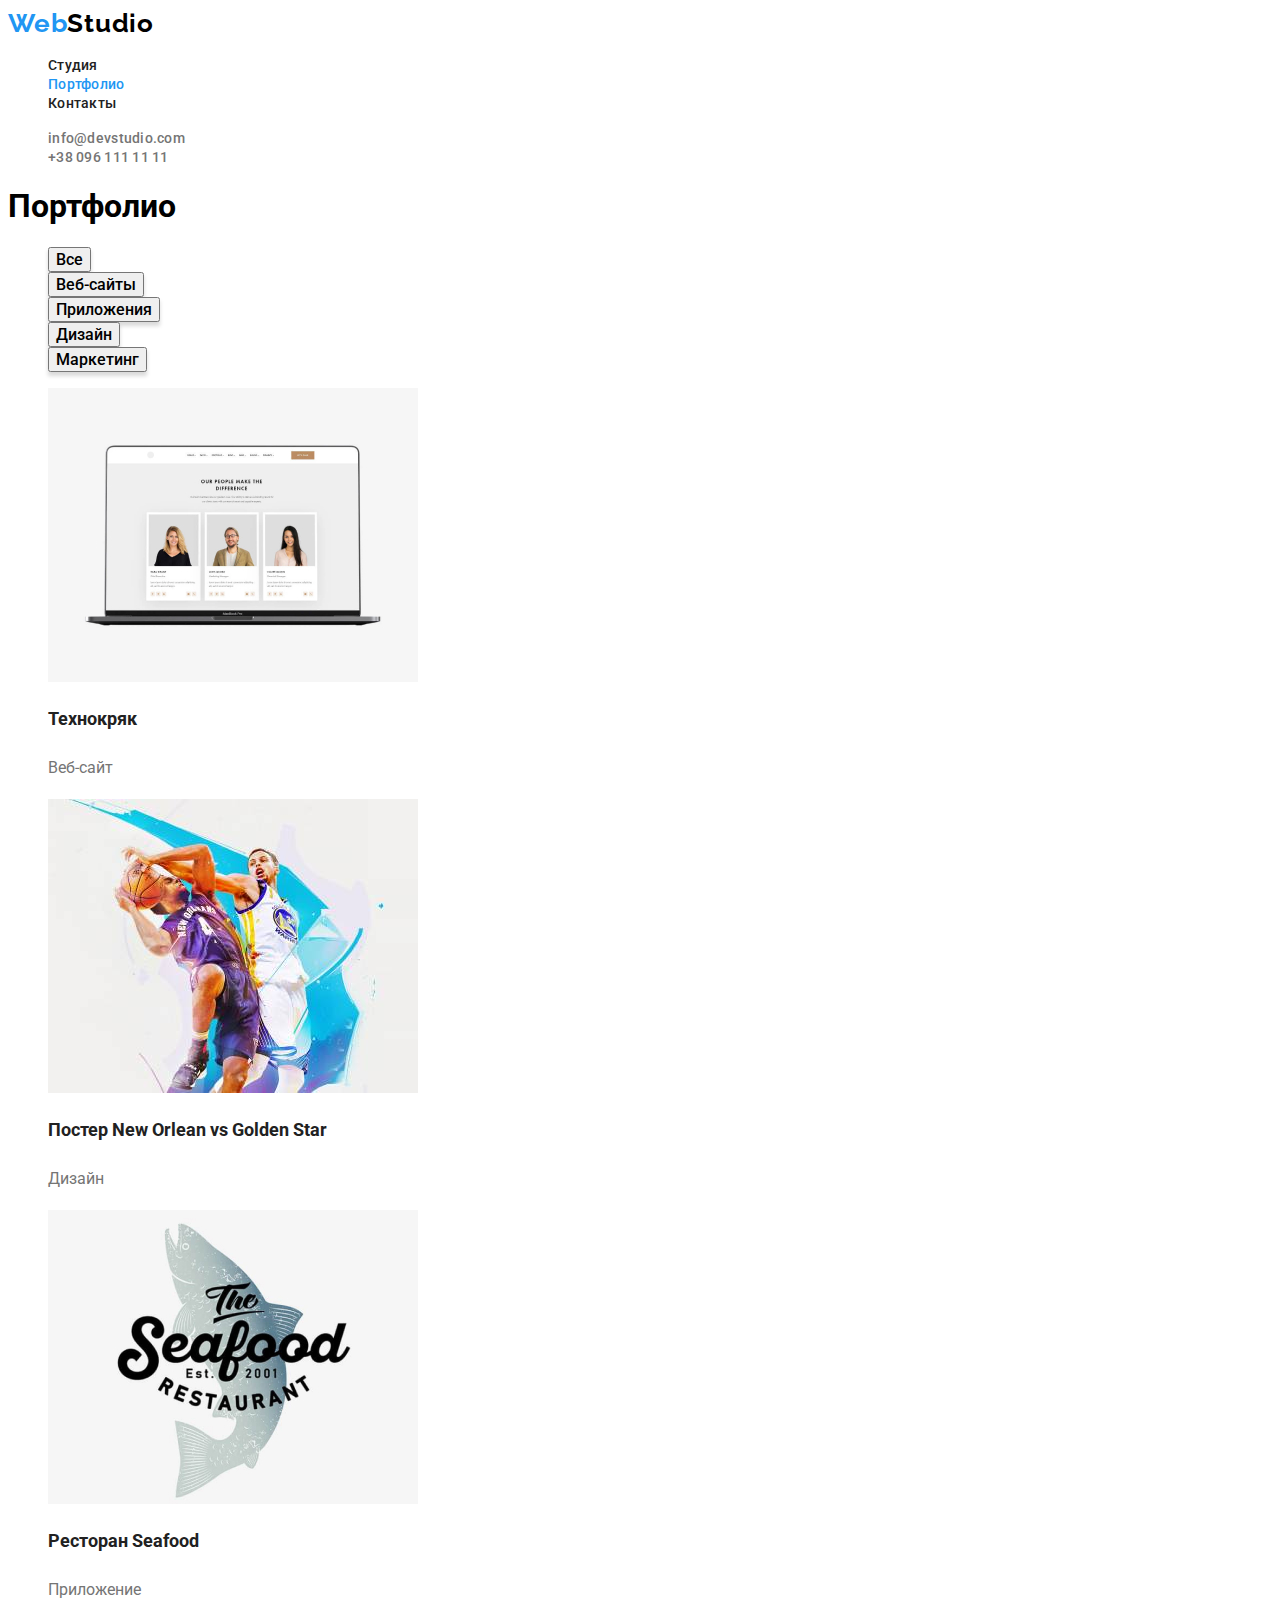
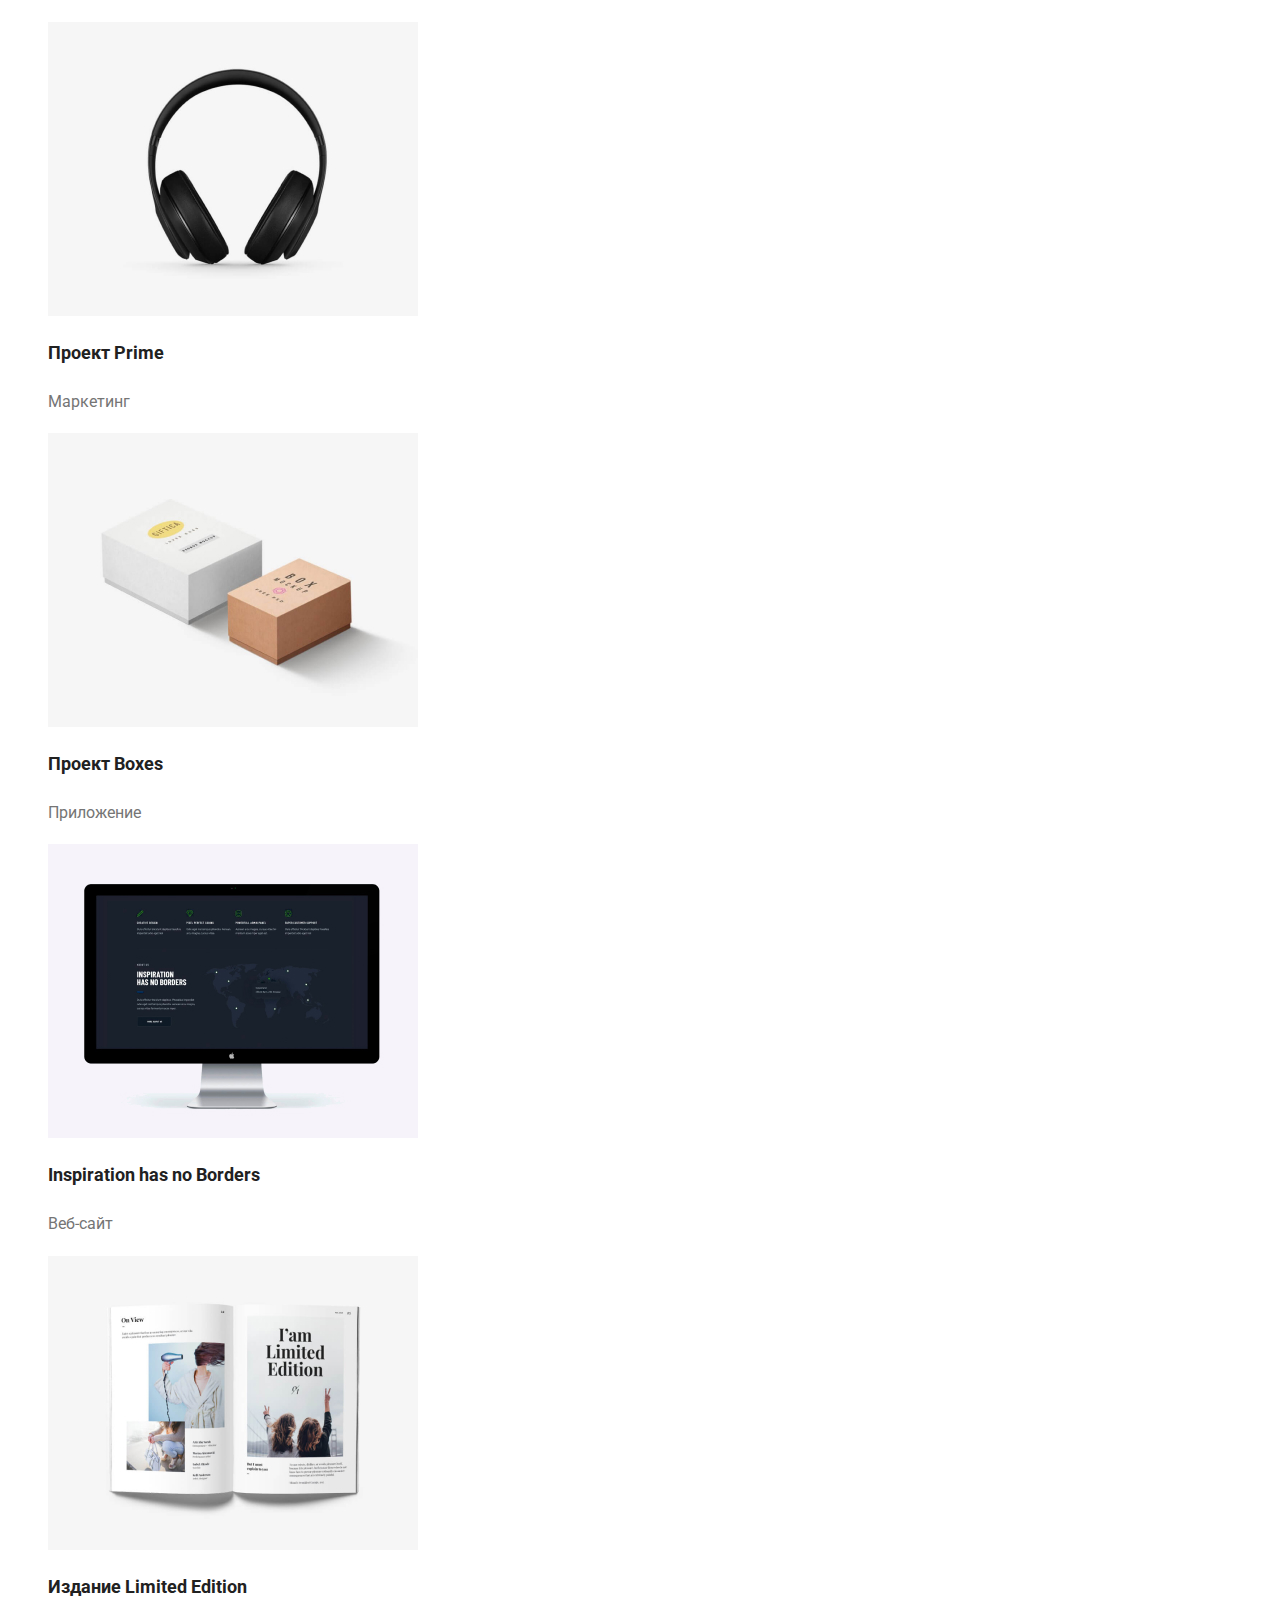
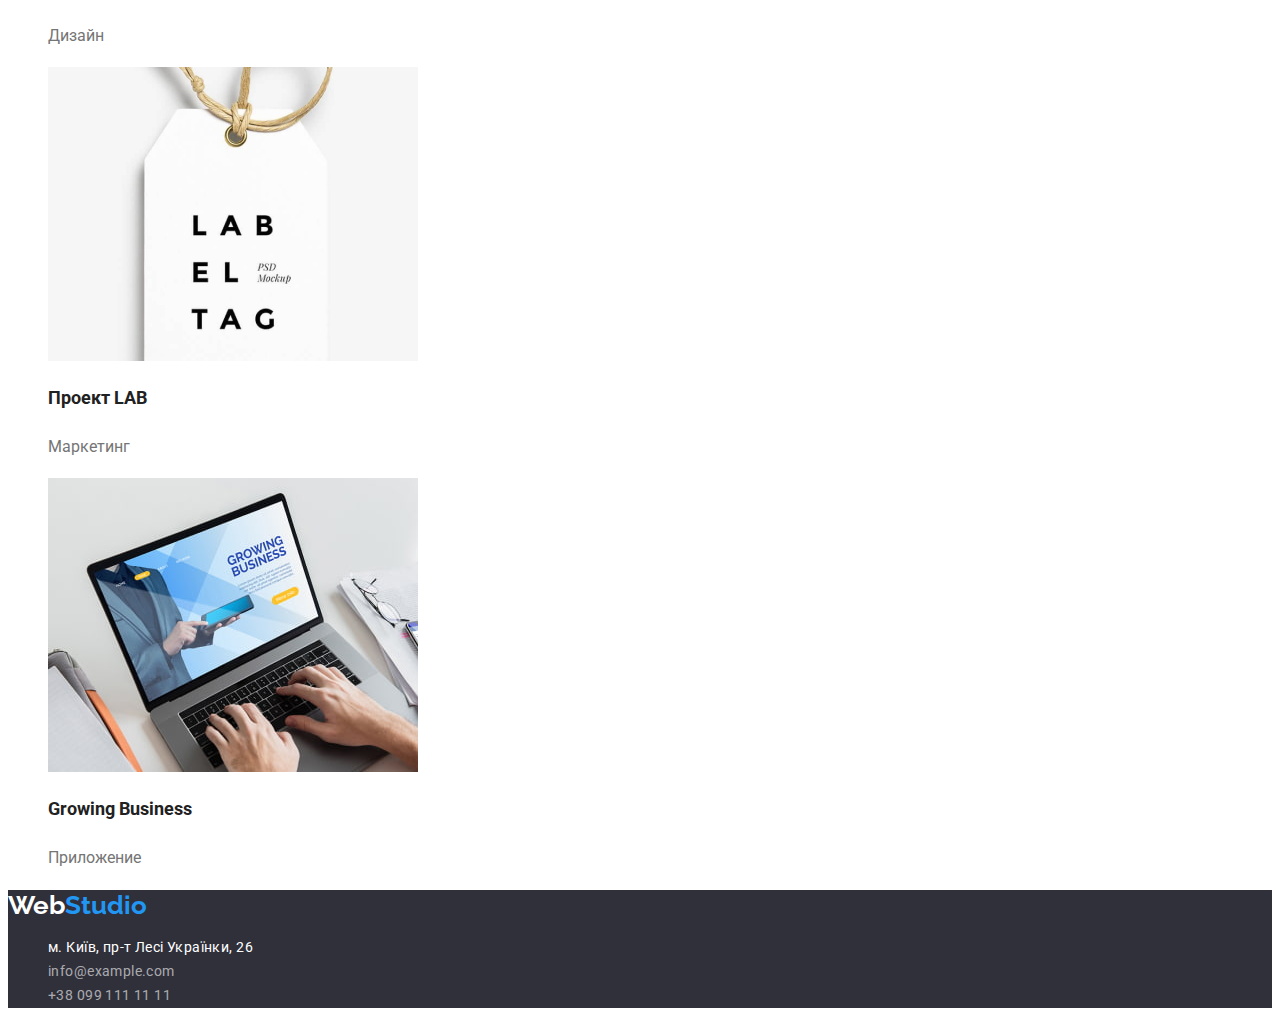
==== portfolio.html @ 1efe6812 "copy" ====
<!DOCTYPE html>
<html lang="ru">

<head>
<meta charset="UTF-8">
<meta http-equiv="X-UA-Compatible" content="IE=edge">
<meta name="viewport" content="width=device-width, initial-scale=1.0">
<link href="https://fonts.googleapis.com/css2?family=Raleway:wght@700&family=Roboto:wght@400;500;700;900&display=swap" rel="stylesheet">
<link rel="stylesheet" href="./сss/styles.css">
<title>Portfolio</title>
</head>
<body>
<!--шапка-->
<header>
 <a href="./index.html" class="logo"><span>Web</span>Studio</a>
<nav>
<ul class="site-nav">
<li><a class="link" href="./index.html">Студия</a></li>
<li><a class="link-current" href="./portfolio.html">Портфолио</a>
</li>
<li><a class="link" href="">Контакты</a></li>
</ul>
</nav>
<ul class="adress-header">
<li><a class="adress-link"href="meilto:info@devstudio.com">info@devstudio.com</a>
<li><a class="adress-link" href="tel:+380961111111">+38 096 111 11 11</a></li>
</ul>
</header>
<main>
<section class="section-ng">
<h1>Портфолио</h1>
<!-- навигация -->
 <ul class="button">
<li><button class=list type="button">Все</button></li>
<li><button class=list type="button">Веб-сайты</button></li>
<li><button class=list type="button">Приложения</button></li>
<li><button class=list type="button">Дизайн</button></li>
<li><button class=list type="button">Маркетинг</button></li>
</ul> 
<!-- галлерея -->
 <ul class="gallery">
<li><img src="./imges/imgp1.jpg" alt="проект-1" width="370">
<h2 class="title">Технокряк</h2>
<p class="text">Веб-сайт</p>        
</li>
<li><img src="./imges/imgp2.jpg" alt="проект-2" width="370">
<h2 class="title">Постер New Orlean vs Golden Star</h2>
<p class="text">Дизайн</p>
</li>
<li><img src="./imges/imgp3.jpg" alt="проект-3" width="370">
<h2 class="title">Ресторан Seafood</h2>
<p class="text">Приложение</p>
</li>
<li><img src="./imges/imgp4.jpg" alt="проект-4" width="370">
<h2 class="title">Проект Prime</h2>
<p class="text">Маркетинг</p>
</li>
<li><img src="./imges/imgp5.jpg" alt="проект-5" width="370">
<h2 class="title">Проект Boxes</h2>
<p class="text">Приложение</p>
</li>
<li><img src="./imges/imgp6.jpg" alt="проект-6" width="370">
<h2 class="title">Inspiration has no Borders</h2>
<p class="text">Веб-сайт</p>
</li>
<li><img src="./imges/imgp7.jpg" alt="проект-7" width="370">
<h2 class="title">Издание Limited Edition</h2>
<p class="text">Дизайн</p>
</li>
<li><img src="./imges/imgp8.jpg" alt="проект-8" width="370">
<h2 class="title">Проект LAB</h2>
<p class="text">Маркетинг</p>
</li>
<li><img src="./imges/imgp9.jpg" alt="проект-9" width="370">
<h2 class="title">Growing Business</h2>
<p class="text">Приложение</p>
</li>
</ul>              
</section>

</main>
<!--подвал-->
<footer class="footer">
<a class="logo-footer" href="./index.html" ><span class="logo-wight">Web</span>Studio</a>
 <address>
<ul class="adress">
<li><a class="maps" href="https://goo.gl/maps/7KF9bq7pgSn1SmcG7" target="_blank" rel="noopener noreferrer">м. Київ, пр-т Лесі Українки, 26</a></li>
<li><a class="mail" href="mailto:info@example.com">info@example.com</a>
</li>
<li><a class="tel" href="tel:+380991111111">+38 099 111 11 11</a></li>
</ul>
</address>
</footer>
</body>
</html>
---- сss/styles.css ----
:root{--primary-text-color:#757575;
--title-text-color:#000000;
--acsent-color: #2196F3;
--link-color:#212121;
--ptimari-bg-color:#FFFFFF;
}
body{
font-family:'Roboto',sans-serif;
background: var(--ptimari-bg-color);

}
ul{
list-style: none;
}

/* logo */
.logo {
font-family:'Raleway';
font-weight: 700;
font-size: 26px;
line-height:1.19;
letter-spacing: 0.03em;
color: var(--title-text-color);
text-decoration: none;
}
.logo > span{
    color:#2196F3;
}
/* site nav */
.site-nav .link{
font-weight: 500;
font-size: 14px;
letter-spacing: 0.02em;   
text-decoration: none;
color:#212121;

 }
 .site-nav .link:hover{
color:#2196F3;}

.site-nav .link:focus{color: #2196F3;
}
.link-current{
text-decoration: none;
color: var(--acsent-color);
font-weight: 500;
font-size: 14px;
letter-spacing: 0.02em;
text-decoration: none;

}
/* adress-head */
.adress-header .adress-link{
    font-weight: 500;
    font-size: 14px;
    letter-spacing: 0.02em;
    text-decoration: none;
    color: #757575;
    }
.adress-header .adress-link:hover,.adress-header .adress-link:focus{
    color: #2196F3;
}
/* hero */
.hero{background: #2F303A;
}
.hero-title{
font-weight: 900;
font-size: 44px;
line-height:1.36;
text-align: center;
letter-spacing: 0.06em;
text-transform: uppercase;
color: #FFFFFF;}

.hero .button{
font-family: inherit;
font-weight: 700;
font-size: 16px;
line-height: 1.87;
cursor: pointer;
letter-spacing: 0.06em;
background-color: #2196F3;
box-shadow: 0px 4px 4px rgba(0, 0, 0, 0.15);
border-radius: 4px;
color: #FFFFFF;
}
/* Особенности */
.peculiarities-list{
font-weight: 700;
font-size: 14px;
line-height: 1.14;
letter-spacing: 0.03em;
text-transform: uppercase;
color: #212121;
}
.peculiarities-text{
font-weight: 400;
font-size: 14px;
line-height: 1.71;
letter-spacing: 0.03em;
color: #757575;
}
/* виды работ */
.work-list{
    font-weight: 700;
    font-size: 36px;
    line-height: 1.17;
    text-align: center;
    letter-spacing: 0.03em;
    color: #212121;
}
/* команда */

.team-list{
font-style: normal;
font-weight: 700;
font-size: 36px;
line-height: 1.17;
letter-spacing: 0.03em;
color: #212121;
}
.team-name{
    font-weight: 500;
    font-size: 16px;
    line-height: 19px;
    letter-spacing: 0.03em;
    color: #212121;
}
.proffession {
font-weight: 400;
font-size: 16px;
line-height: 1.19;
letter-spacing: 0.03em;
color: #757575;
}
/* подвал */
.footer{
background: #2F303A;
}

.logo-footer{
font-family: 'Raleway';
font-weight: 700;
font-size: 26px;
color: #2196F3;
text-decoration: none;

}    
.logo-footer span {
color:#FFFFFF

}
.maps{
font-style: normal;
font-weight: 400;
font-size: 14px;
line-height: 1.71;
letter-spacing: 0.03em;
text-decoration: none;
color: #FFFFFF;
}
.adress .mail{
font-style: normal;
font-weight: 400;
font-size: 14px;
line-height: 1.71;
letter-spacing: 0.03em;
text-decoration: none;
color: rgba(255, 255, 255, 0.6);
}
.adress .tel{
font-style: normal;
font-weight: 400;
font-size: 14px;
line-height: 1.71;
letter-spacing: 0.03em;
text-decoration: none;
color: rgba(255, 255, 255, 0.6);}
.adress .maps:hover,.adress .maps:focus{
    color:#2196F3;
} 
.adress .mail:hover,.adress .mail:focus{
    color: #2196F3;
}
.adress .tel:hover,.adress .tel:focus{
    color: #2196F3;
}
/* портфолио */
.section-ng {
    cursor: pointer;
}
.button .list{
font-family: inherit;
font-weight: 500; 
font-size: 16px; 
box-shadow: 0px 4px 4px rgba(0, 0, 0, 0.15);
}
.button .list:hover{
background-color: #2196F3;
cursor: pointer
}

.button .list:hover{
 color: #FFFFFF;   
}
.button .list:focus{
background-color: #2196F3;    
}
.button .list:focus{
    color: #FFFFFF;
}
.gallery .title{
font-style:700; 
font-size: 18px; 
line-height: 2;
color: #212121;
}
.gallery .text{
font-weight:400;
font-size: 16px ;
line-height: 1.9; 
color: #757575;

}
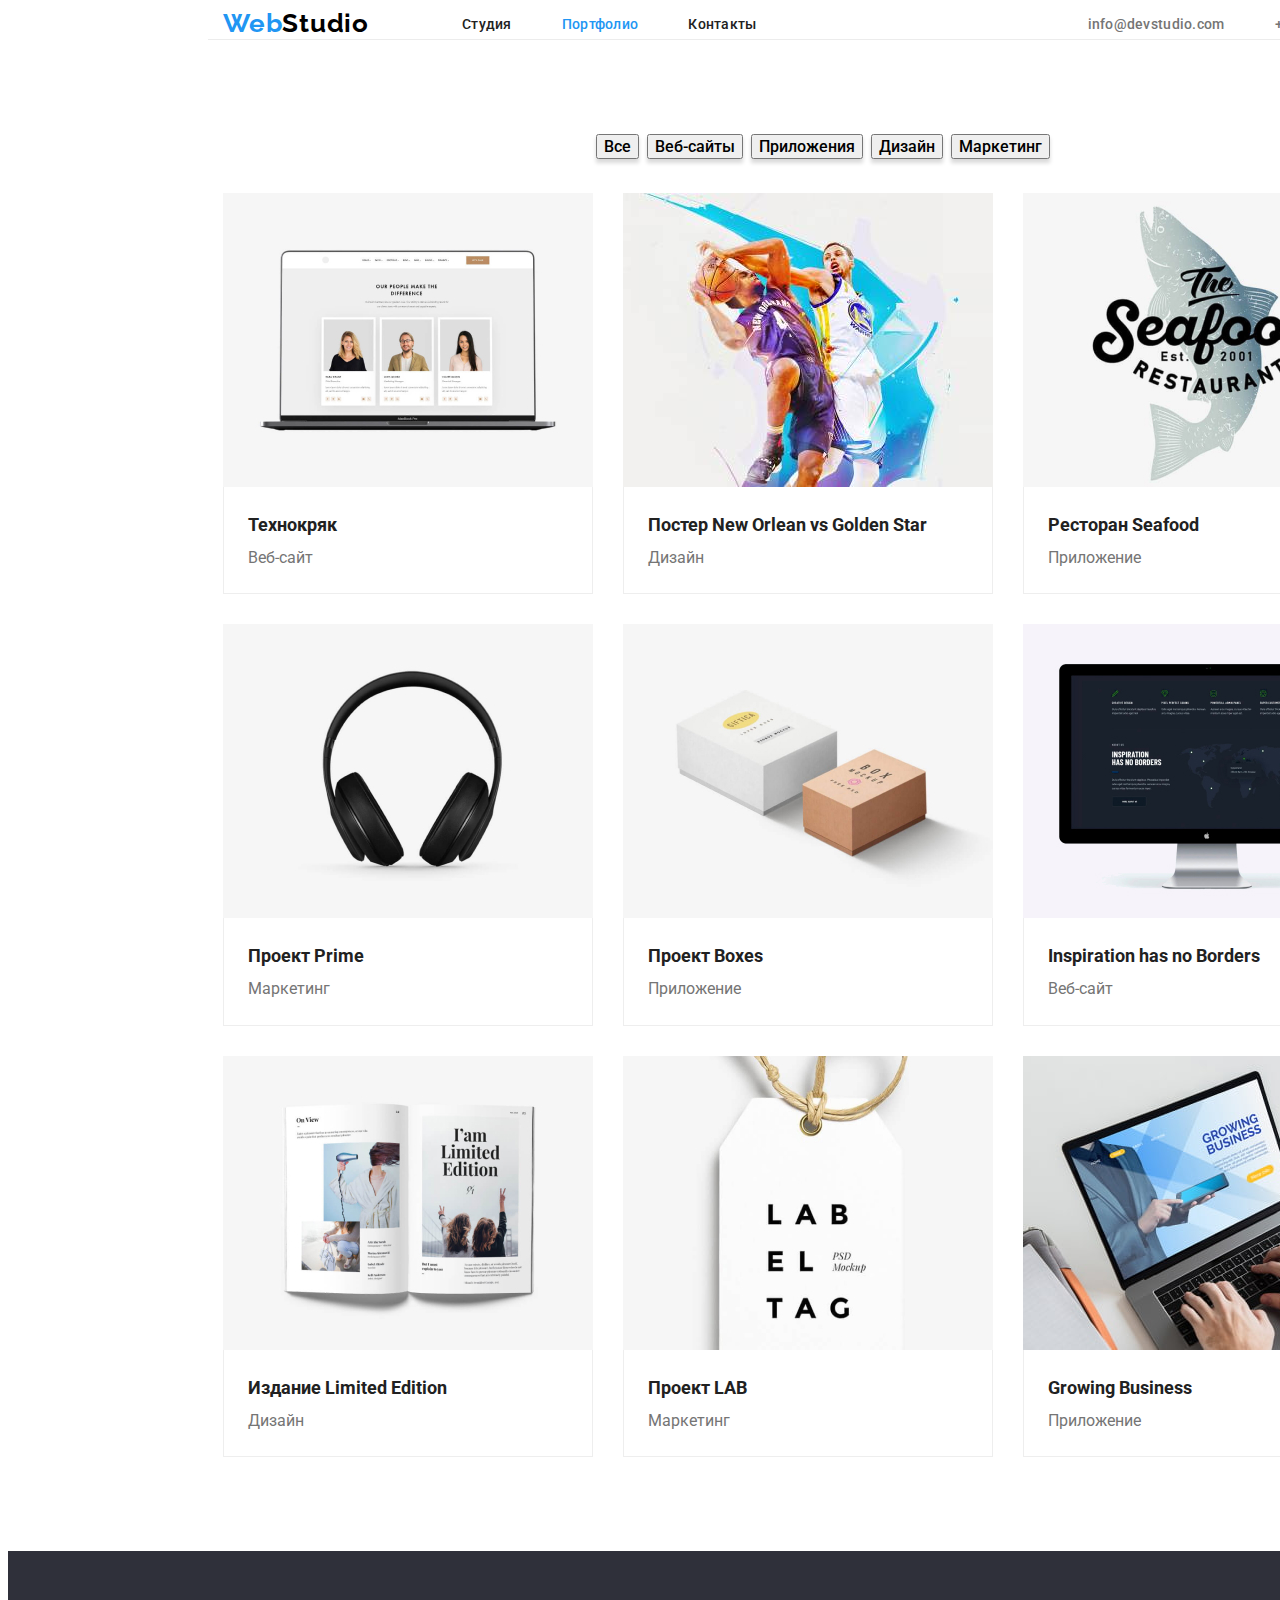
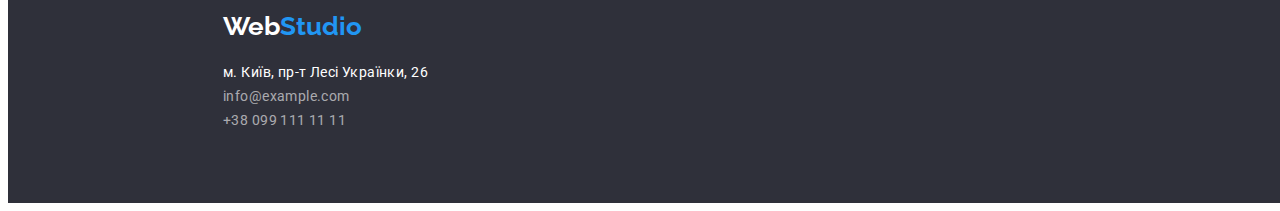
==== commit ac9343e3: "home work 3" ====
--- a/portfolio.html
+++ b/portfolio.html
@@ -6,90 +6,98 @@
 <meta http-equiv="X-UA-Compatible" content="IE=edge">
 <meta name="viewport" content="width=device-width, initial-scale=1.0">
 <link href="https://fonts.googleapis.com/css2?family=Raleway:wght@700&family=Roboto:wght@400;500;700;900&display=swap" rel="stylesheet">
+<link rel="stylesheet" href="https://cdnjs.cloudflare.com/ajax/libs/modern-normalize/1.1.0/modern-normalize.min.css" integrity="sha512-wpPYUAdjBVSE4KJnH1VR1HeZfpl1ub8YT/NKx4PuQ5NmX2tKuGu6U/JRp5y+Y8XG2tV+wKQpNHVUX03MfMFn9Q==" crossorigin="anonymous" referrerpolicy="no-referrer" />
 <link rel="stylesheet" href="./сss/styles.css">
 <title>Portfolio</title>
 </head>
 <body>
-<!--шапка-->
+<!--header-->
 <header>
+                
+<div class="conteiner header">
  <a href="./index.html" class="logo"><span>Web</span>Studio</a>
 <nav>
 <ul class="site-nav">
-<li><a class="link" href="./index.html">Студия</a></li>
-<li><a class="link-current" href="./portfolio.html">Портфолио</a>
-</li>
-<li><a class="link" href="">Контакты</a></li>
+<li class="item"><a class="link" href="./index.html">Студия</a></li>
+<li class="item"><a class="link-current" href="./portfolio.html">Портфолио</a></li>
+<li class="item"><a class="link" href="">Контакты</a></li>
 </ul>
 </nav>
 <ul class="adress-header">
-<li><a class="adress-link"href="meilto:info@devstudio.com">info@devstudio.com</a>
-<li><a class="adress-link" href="tel:+380961111111">+38 096 111 11 11</a></li>
+<li class="item"><a class="adress-link" href="meilto:info@devstudio.com">info@devstudio.com</a>
+<li class="item"><a class="adress-link" href="tel:+380961111111">+38 096 111 11 11</a></li>
 </ul>
+</div>
 </header>
+<!-- unique main -->
 <main>
 <section class="section-ng">
-<h1>Портфолио</h1>
-<!-- навигация -->
- <ul class="button">
-<li><button class=list type="button">Все</button></li>
-<li><button class=list type="button">Веб-сайты</button></li>
-<li><button class=list type="button">Приложения</button></li>
-<li><button class=list type="button">Дизайн</button></li>
-<li><button class=list type="button">Маркетинг</button></li>
+<div class="conteiner">
+<h1 class="visibility">Портфолио</h1>
+<!-- navigation -->
+ <ul class="but">
+<li class="item"><button class=list type="button">Все</button></li>
+<li class="item"><button class=list type="button">Веб-сайты</button></li>
+<li class="item"><button class=list type="button">Приложения</button></li>
+<li class="item"><button class=list type="button">Дизайн</button></li>
+<li class="item"><button class=list type="button">Маркетинг</button></li>
 </ul> 
-<!-- галлерея -->
+<!-- gallery -->
  <ul class="gallery">
-<li><img src="./imges/imgp1.jpg" alt="проект-1" width="370">
-<h2 class="title">Технокряк</h2>
-<p class="text">Веб-сайт</p>        
+<li class="list"><img src="./imges/imgp1.jpg" alt="проект-1" width="370">
+<div class="border"><h2 class="title">Технокряк</h2>
+<p class="text">Веб-сайт</p>
+</div>    
 </li>
-<li><img src="./imges/imgp2.jpg" alt="проект-2" width="370">
-<h2 class="title">Постер New Orlean vs Golden Star</h2>
-<p class="text">Дизайн</p>
+<li class="list"><img src="./imges/imgp2.jpg" alt="проект-2" width="370">
+<div class="border"><h2 class="title">Постер New Orlean vs Golden Star</h2>
+<p class="text">Дизайн</p></div>
 </li>
-<li><img src="./imges/imgp3.jpg" alt="проект-3" width="370">
-<h2 class="title">Ресторан Seafood</h2>
-<p class="text">Приложение</p>
+<li class="list"><img src="./imges/imgp3.jpg" alt="проект-3" width="370">
+<div class="border"><h2 class="title">Ресторан Seafood</h2>
+<p class="text">Приложение</p></div>
 </li>
-<li><img src="./imges/imgp4.jpg" alt="проект-4" width="370">
-<h2 class="title">Проект Prime</h2>
-<p class="text">Маркетинг</p>
+<li class="list"><img src="./imges/imgp4.jpg" alt="проект-4" width="370">
+<div class="border"><h2 class="title">Проект Prime</h2>
+<p class="text">Маркетинг</p></div>
 </li>
-<li><img src="./imges/imgp5.jpg" alt="проект-5" width="370">
-<h2 class="title">Проект Boxes</h2>
-<p class="text">Приложение</p>
+<li class="list"><img src="./imges/imgp5.jpg" alt="проект-5" width="370">
+<div class="border"><h2 class="title">Проект Boxes</h2>
+<p class="text">Приложение</p></div>
 </li>
-<li><img src="./imges/imgp6.jpg" alt="проект-6" width="370">
-<h2 class="title">Inspiration has no Borders</h2>
-<p class="text">Веб-сайт</p>
+<li class="list"><img src="./imges/imgp6.jpg" alt="проект-6" width="370">
+<div class="border"><h2 class="title">Inspiration has no Borders</h2>
+<p class="text">Веб-сайт</p></div>
 </li>
-<li><img src="./imges/imgp7.jpg" alt="проект-7" width="370">
-<h2 class="title">Издание Limited Edition</h2>
-<p class="text">Дизайн</p>
+<li class="list"><img src="./imges/imgp7.jpg" alt="проект-7" width="370">
+<div class="border"><h2 class="title">Издание Limited Edition</h2>
+<p class="text">Дизайн</p></div>
 </li>
-<li><img src="./imges/imgp8.jpg" alt="проект-8" width="370">
-<h2 class="title">Проект LAB</h2>
-<p class="text">Маркетинг</p>
+<li class="list"><img src="./imges/imgp8.jpg" alt="проект-8" width="370">
+<div class="border"><h2 class="title">Проект LAB</h2>
+<p class="text">Маркетинг</p></div>
 </li>
-<li><img src="./imges/imgp9.jpg" alt="проект-9" width="370">
-<h2 class="title">Growing Business</h2>
-<p class="text">Приложение</p>
+<li class="list"><img src="./imges/imgp9.jpg" alt="проект-9" width="370">
+<div class="border"><h2 class="title">Growing Business</h2>
+<p class="text">Приложение</p></div>
 </li>
-</ul>              
+</ul>
+</div>
 </section>
 
 </main>
-<!--подвал-->
+<!--footer-->
 <footer class="footer">
+<div class="conteiner">
 <a class="logo-footer" href="./index.html" ><span class="logo-wight">Web</span>Studio</a>
  <address>
 <ul class="adress">
-<li><a class="maps" href="https://goo.gl/maps/7KF9bq7pgSn1SmcG7" target="_blank" rel="noopener noreferrer">м. Київ, пр-т Лесі Українки, 26</a></li>
-<li><a class="mail" href="mailto:info@example.com">info@example.com</a>
-</li>
-<li><a class="tel" href="tel:+380991111111">+38 099 111 11 11</a></li>
+<li class="item"><a class="maps" href="https://goo.gl/maps/7KF9bq7pgSn1SmcG7" target="_blank" rel="noopener noreferrer">м. Київ, пр-т Лесі Українки, 26</a></li>
+<li class="item"><a class="mail" href="mailto:info@example.com">info@example.com</a></li>
+<li class="item"><a class="tel" href="tel:+380991111111">+38 099 111 11 11</a></li>
 </ul>
 </address>
+</div>
 </footer>
 </body>
 </html>--- a/сss/styles.css
+++ b/сss/styles.css
@@ -4,19 +4,48 @@
 --link-color:#212121;
 --ptimari-bg-color:#FFFFFF;
 }
+
 body{
 font-family:'Roboto',sans-serif;
 background: var(--ptimari-bg-color);
-
-}
-ul{
+}
+
+ul{margin: 0;
+padding: 0;
 list-style: none;
 }
-
+h1,h2,h3,h4,h5,h6{
+    margin: 0;
+    padding: 0;
+}
+p{margin: 0;
+padding: 0;}
+/* size all content */
+.conteiner{
+display: inline-block;
+width: 1200px;
+margin: 0 200px 0 200px;
+padding: 0 15px 0 15px;
+}
+
+/* visibility */
+.visibility{
+font-size:0;
+visibility: hidden;
+}
+ 
+/* header */
+.conteiner.header{
+display:flex; 
+align-items: center;
+border-bottom: 1px solid #ECECEC;}
 /* logo */
 .logo {
+
 font-family:'Raleway';
 font-weight: 700;
+margin-left: 0;
+margin-right: 93px;
 font-size: 26px;
 line-height:1.19;
 letter-spacing: 0.03em;
@@ -27,6 +56,16 @@
     color:#2196F3;
 }
 /* site nav */
+.site-nav{
+    display:flex;
+    padding-left: 0;
+}
+.site-nav .item{
+    margin-right: 50px;
+}
+.site-nav .item:last-child{
+    margin-right: 331px;
+}
 .site-nav .link{
 font-weight: 500;
 font-size: 14px;
@@ -50,6 +89,17 @@
 
 }
 /* adress-head */
+.adress-header{
+    display:flex;
+    padding-left: 0;
+}
+.adress-header .item{
+    margin-right: 50px; 
+   
+}
+.adress-header .item:last-child{
+margin-right: 0;
+}
 .adress-header .adress-link{
     font-weight: 500;
     font-size: 14px;
@@ -61,13 +111,22 @@
     color: #2196F3;
 }
 /* hero */
-.hero{background: #2F303A;
+.hero{
+display: inline-block;
+height: 600px;
+width: 1600px;
+margin-bottom: 94px;
+text-align: center;
+background: #2F303A;
+
 }
 .hero-title{
+margin-top: 200px;
+margin-bottom: 30px;
 font-weight: 900;
 font-size: 44px;
 line-height:1.36;
-text-align: center;
+
 letter-spacing: 0.06em;
 text-transform: uppercase;
 color: #FFFFFF;}
@@ -84,8 +143,23 @@
 border-radius: 4px;
 color: #FFFFFF;
 }
-/* Особенности */
+/* peculiarities */
+.peculiarities{
+display: inline-block;
+padding: 0;
+display: flex;
+padding-bottom: 94px;
+}
+.peculiarities .item{
+margin-right: 30px;
+padding: 0;
+width: 270px;
+}
+.peculiarities .item:last-child{
+margin-right: 0;
+}
 .peculiarities-list{
+margin-bottom: 10px;
 font-weight: 700;
 font-size: 14px;
 line-height: 1.14;
@@ -100,8 +174,20 @@
 letter-spacing: 0.03em;
 color: #757575;
 }
-/* виды работ */
+/* work tips */
+.work{
+    padding: 0;
+    display: flex;
+padding-bottom: 94px;
+}
+.work .img{
+    margin-right: 30px;
+}
+.work .img:last-child{
+    margin-right: 0;
+}
 .work-list{
+    margin-bottom: 50px;
     font-weight: 700;
     font-size: 36px;
     line-height: 1.17;
@@ -109,9 +195,39 @@
     letter-spacing: 0.03em;
     color: #212121;
 }
-/* команда */
-
+
+/*team*/
+.teams{
+display: inline-block;
+padding-top: 94px;
+height: 648px;
+width: 1600px;
+background-color: #F5F4FA
+}
+.team{
+    padding: 0;
+    display: flex;
+    margin-bottom: 94px;
+   
+}
+.team .item{
+margin-right: 30px;
+text-align: center;
+border-bottom-left-radius:4px;
+border-bottom-right-radius: 4px;
+background-color: #FFFFFF;
+box-shadow:
+        0px 1px 3px rgba(0, 0, 0, 0.12),
+        0px 1px 1px rgba(0, 0, 0, 0.14),
+        0px 2px 1px rgba(0, 0, 0, 0.2);
+}
+.team .item:last-child{
+    margin-right: 0;
+}
 .team-list{
+text-align: center;
+padding-bottom: 50px;
+margin: 0;
 font-style: normal;
 font-weight: 700;
 font-size: 36px;
@@ -120,6 +236,8 @@
 color: #212121;
 }
 .team-name{
+   padding-top: 30px;
+   padding-bottom: 10px;
     font-weight: 500;
     font-size: 16px;
     line-height: 19px;
@@ -127,24 +245,32 @@
     color: #212121;
 }
 .proffession {
+padding-bottom: 30px;
 font-weight: 400;
 font-size: 16px;
 line-height: 1.19;
 letter-spacing: 0.03em;
 color: #757575;
 }
-/* подвал */
+/* footer */
 .footer{
+height: 252px;
+width: 1600px;
 background: #2F303A;
 }
+.adress{padding: 0;
+    
+}
 
 .logo-footer{
+ display:block;
+ margin-bottom: 20px;
 font-family: 'Raleway';
 font-weight: 700;
+margin-top: 60px;
 font-size: 26px;
 color: #2196F3;
 text-decoration: none;
-
 }    
 .logo-footer span {
 color:#FFFFFF
@@ -159,6 +285,7 @@
 text-decoration: none;
 color: #FFFFFF;
 }
+
 .adress .mail{
 font-style: normal;
 font-weight: 400;
@@ -185,31 +312,71 @@
 .adress .tel:hover,.adress .tel:focus{
     color: #2196F3;
 }
-/* портфолио */
+
+/*button*/
 .section-ng {
     cursor: pointer;
 }
-.button .list{
+.but{ 
+margin-top: 94px; 
+display: flex;
+justify-content: center;
+padding: 0;
+}
+.but .item{
+ margin-right: 8px;
+ margin-bottom: 34px;
+}
+.but .item:last-child{
+    margin-right: 0;
+}
+.but .list{
 font-family: inherit;
 font-weight: 500; 
 font-size: 16px; 
 box-shadow: 0px 4px 4px rgba(0, 0, 0, 0.15);
 }
-.button .list:hover{
+.but .list:hover{
 background-color: #2196F3;
 cursor: pointer
 }
 
-.button .list:hover{
+.but .list:hover{
  color: #FFFFFF;   
 }
-.button .list:focus{
+.but .list:focus{
 background-color: #2196F3;    
 }
-.button .list:focus{
+.but .list:focus{
     color: #FFFFFF;
 }
+/* gallery */
+img{display:block;}
+.gallery{
+    display: flex;
+    flex-wrap: wrap;
+    padding: 0;
+}
+.gallery .list{
+margin-right:30px;
+margin-bottom: 30px;
+}
+.gallery .border{
+margin: 0;
+padding: 20px 24px;
+border-left:1px solid #EEEEEE;
+border-right:1px solid #EEEEEE;
+border-bottom:1px solid #EEEEEE;
+}
+.gallery .list:nth-child(3n){
+    margin-right: 0;
+}
+.gallery .list:nth-child(n+7){
+    margin-bottom: 0;
+   padding-bottom: 94px;
+}
 .gallery .title{
+font-family: 'Roboto';
 font-style:700; 
 font-size: 18px; 
 line-height: 2;
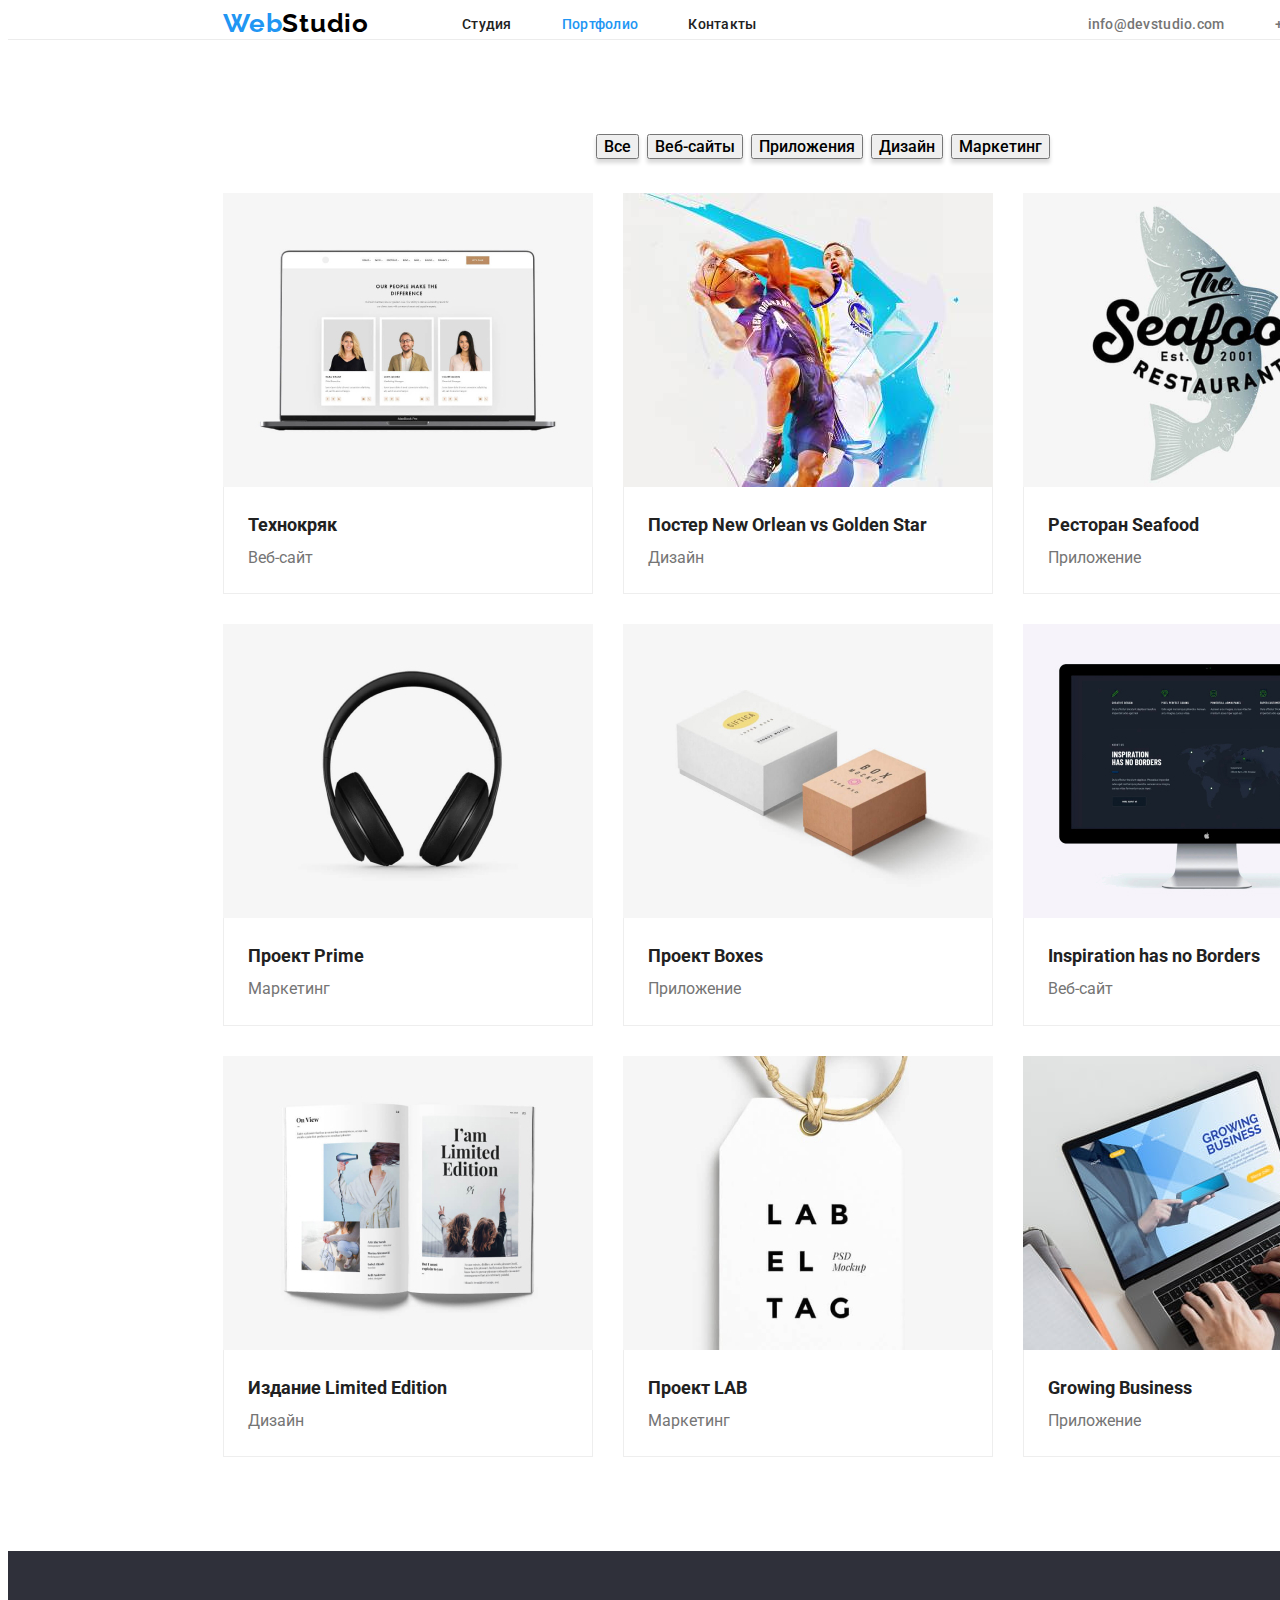
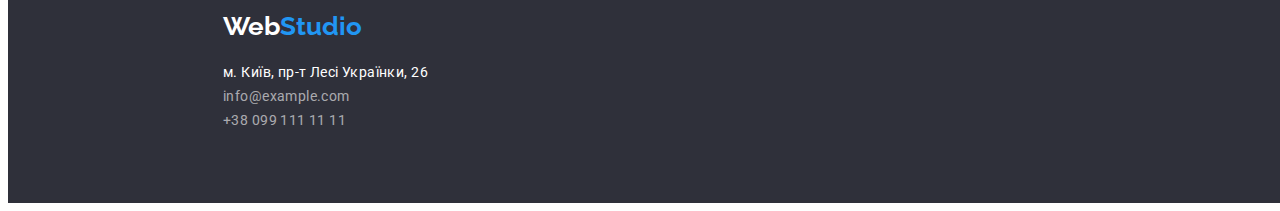
==== commit 0768623c: "home work 3" ====
--- a/portfolio.html
+++ b/portfolio.html
@@ -12,8 +12,8 @@
 </head>
 <body>
 <!--header-->
-<header>
-                
+<header class="head">
+              
 <div class="conteiner header">
  <a href="./index.html" class="logo"><span>Web</span>Studio</a>
 <nav>
@@ -29,13 +29,13 @@
 </ul>
 </div>
 </header>
-<!-- unique main -->
+<!-- unique  -->
 <main>
 <section class="section-ng">
 <div class="conteiner">
 <h1 class="visibility">Портфолио</h1>
 <!-- navigation -->
- <ul class="but">
+<ul class="but">
 <li class="item"><button class=list type="button">Все</button></li>
 <li class="item"><button class=list type="button">Веб-сайты</button></li>
 <li class="item"><button class=list type="button">Приложения</button></li>
--- a/сss/styles.css
+++ b/сss/styles.css
@@ -3,6 +3,7 @@
 --acsent-color: #2196F3;
 --link-color:#212121;
 --ptimari-bg-color:#FFFFFF;
+--border-color:#ECECEC;
 }
 
 body{
@@ -24,7 +25,8 @@
 .conteiner{
 display: inline-block;
 width: 1200px;
-margin: 0 200px 0 200px;
+margin-right: 200px;
+margin-left: 200px;
 padding: 0 15px 0 15px;
 }
 
@@ -35,10 +37,16 @@
 }
  
 /* header */
+.head{
+    margin: 0;
+    padding: 0;
+    border-bottom: 1px solid var(--border-color);
+    width: 1600px;
+}
 .conteiner.header{
 display:flex; 
 align-items: center;
-border-bottom: 1px solid #ECECEC;}
+}
 /* logo */
 .logo {
 
@@ -71,13 +79,13 @@
 font-size: 14px;
 letter-spacing: 0.02em;   
 text-decoration: none;
-color:#212121;
+color:var(--link-color);
 
  }
  .site-nav .link:hover{
-color:#2196F3;}
-
-.site-nav .link:focus{color: #2196F3;
+color:var(--acsent-color);}
+
+.site-nav .link:focus{color: var(--acsent-color);
 }
 .link-current{
 text-decoration: none;
@@ -108,7 +116,7 @@
     color: #757575;
     }
 .adress-header .adress-link:hover,.adress-header .adress-link:focus{
-    color: #2196F3;
+    color: var(--acsent-color);
 }
 /* hero */
 .hero{
@@ -129,7 +137,7 @@
 
 letter-spacing: 0.06em;
 text-transform: uppercase;
-color: #FFFFFF;}
+color: var(--ptimari-bg-color);}
 
 .hero .button{
 font-family: inherit;
@@ -141,7 +149,7 @@
 background-color: #2196F3;
 box-shadow: 0px 4px 4px rgba(0, 0, 0, 0.15);
 border-radius: 4px;
-color: #FFFFFF;
+color: var(--ptimari-bg-color);
 }
 /* peculiarities */
 .peculiarities{
@@ -165,7 +173,7 @@
 line-height: 1.14;
 letter-spacing: 0.03em;
 text-transform: uppercase;
-color: #212121;
+color: var(--link-color);
 }
 .peculiarities-text{
 font-weight: 400;
@@ -193,7 +201,7 @@
     line-height: 1.17;
     text-align: center;
     letter-spacing: 0.03em;
-    color: #212121;
+    color: var(--link-color);
 }
 
 /*team*/
@@ -215,11 +223,11 @@
 text-align: center;
 border-bottom-left-radius:4px;
 border-bottom-right-radius: 4px;
-background-color: #FFFFFF;
+background-color: var(--ptimari-bg-color);
 box-shadow:
-        0px 1px 3px rgba(0, 0, 0, 0.12),
-        0px 1px 1px rgba(0, 0, 0, 0.14),
-        0px 2px 1px rgba(0, 0, 0, 0.2);
+0px 1px 3px rgba(0, 0, 0, 0.12),
+0px 1px 1px rgba(0, 0, 0, 0.14),
+0px 2px 1px rgba(0, 0, 0, 0.2);
 }
 .team .item:last-child{
     margin-right: 0;
@@ -233,7 +241,7 @@
 font-size: 36px;
 line-height: 1.17;
 letter-spacing: 0.03em;
-color: #212121;
+color: var(--link-color);
 }
 .team-name{
    padding-top: 30px;
@@ -242,7 +250,7 @@
     font-size: 16px;
     line-height: 19px;
     letter-spacing: 0.03em;
-    color: #212121;
+    color: var(--link-color);
 }
 .proffession {
 padding-bottom: 30px;
@@ -250,7 +258,7 @@
 font-size: 16px;
 line-height: 1.19;
 letter-spacing: 0.03em;
-color: #757575;
+color: var(--primary-text-color);
 }
 /* footer */
 .footer{
@@ -269,11 +277,11 @@
 font-weight: 700;
 margin-top: 60px;
 font-size: 26px;
-color: #2196F3;
+color: var(--acsent-color);
 text-decoration: none;
 }    
 .logo-footer span {
-color:#FFFFFF
+color:var(--ptimari-bg-color);
 
 }
 .maps{
@@ -283,7 +291,7 @@
 line-height: 1.71;
 letter-spacing: 0.03em;
 text-decoration: none;
-color: #FFFFFF;
+color:var(--ptimari-bg-color);
 }
 
 .adress .mail{
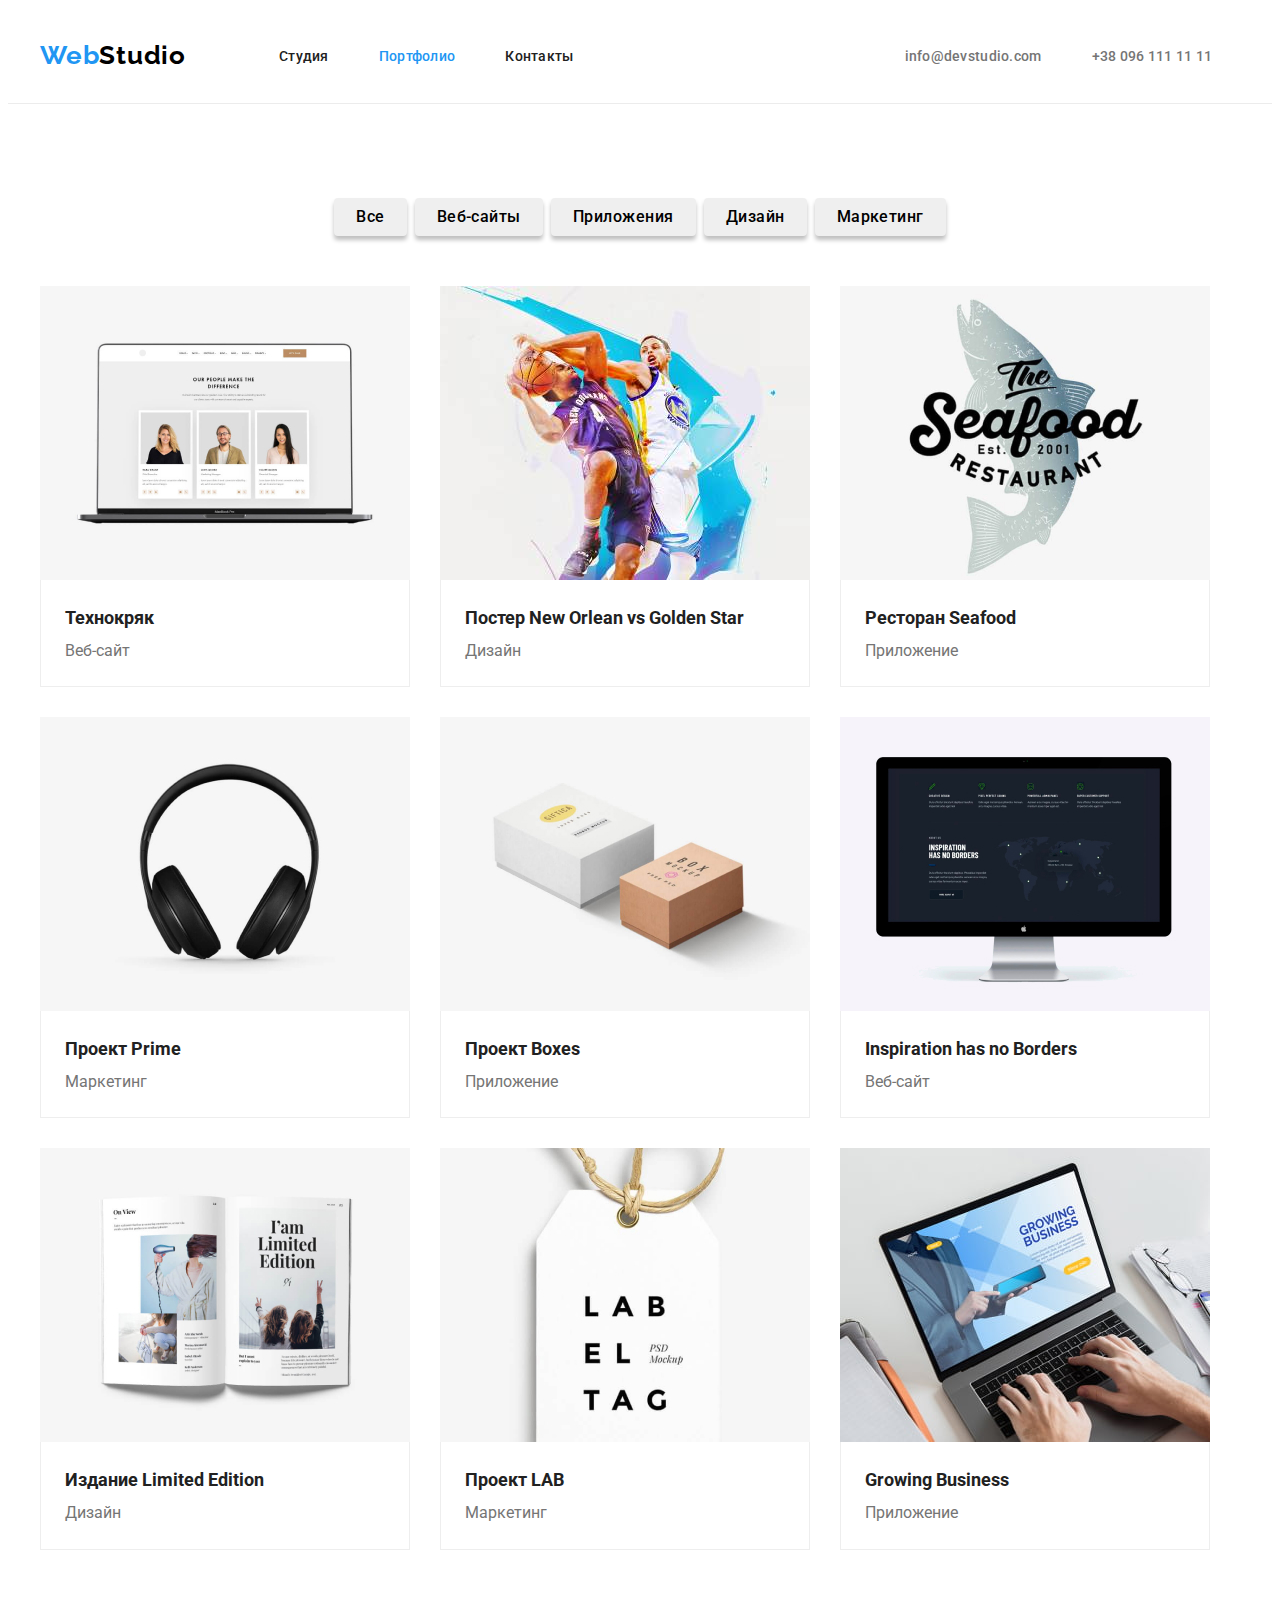
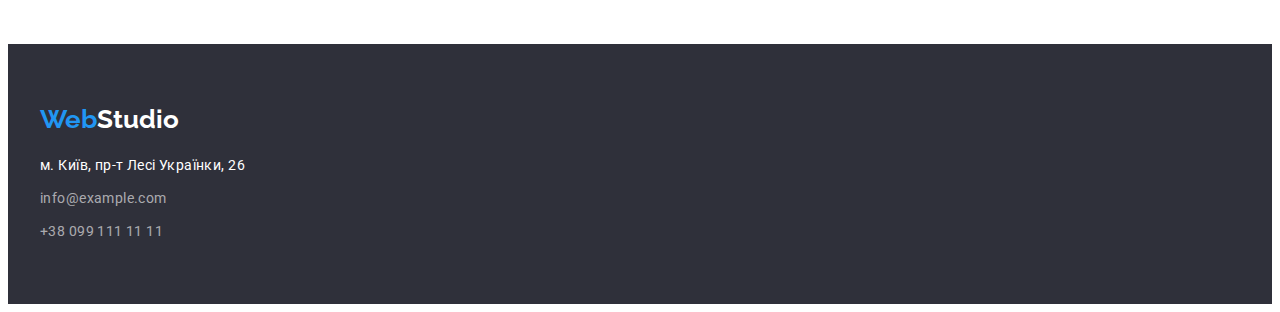
==== commit f45788d5: "correct" ====
--- a/portfolio.html
+++ b/portfolio.html
@@ -89,7 +89,7 @@
 <!--footer-->
 <footer class="footer">
 <div class="conteiner">
-<a class="logo-footer" href="./index.html" ><span class="logo-wight">Web</span>Studio</a>
+<a class="logo-footer" href="./index.html" >Web<span class="logo-wight">Studio</span></a>
  <address>
 <ul class="adress">
 <li class="item"><a class="maps" href="https://goo.gl/maps/7KF9bq7pgSn1SmcG7" target="_blank" rel="noopener noreferrer">м. Київ, пр-т Лесі Українки, 26</a></li>
--- a/сss/styles.css
+++ b/сss/styles.css
@@ -23,10 +23,8 @@
 padding: 0;}
 /* size all content */
 .conteiner{
-display: inline-block;
 width: 1200px;
-margin-right: 200px;
-margin-left: 200px;
+margin: auto;
 padding: 0 15px 0 15px;
 }
 
@@ -38,10 +36,10 @@
  
 /* header */
 .head{
-    margin: 0;
-    padding: 0;
+    padding-top:32px;
+    padding-bottom:32px;
     border-bottom: 1px solid var(--border-color);
-    width: 1600px;
+
 }
 .conteiner.header{
 display:flex; 
@@ -49,7 +47,6 @@
 }
 /* logo */
 .logo {
-
 font-family:'Raleway';
 font-weight: 700;
 margin-left: 0;
@@ -118,19 +115,16 @@
 .adress-header .adress-link:hover,.adress-header .adress-link:focus{
     color: var(--acsent-color);
 }
+
 /* hero */
 .hero{
-display: inline-block;
-height: 600px;
-width: 1600px;
-margin-bottom: 94px;
+padding-top: 200px;
+padding-bottom: 200px;
 text-align: center;
 background: #2F303A;
-
 }
 .hero-title{
-margin-top: 200px;
-margin-bottom: 30px;
+padding-bottom: 30px;
 font-weight: 900;
 font-size: 44px;
 line-height:1.36;
@@ -140,6 +134,7 @@
 color: var(--ptimari-bg-color);}
 
 .hero .button{
+padding: 10px 32px 10px 32px;
 font-family: inherit;
 font-weight: 700;
 font-size: 16px;
@@ -148,26 +143,27 @@
 letter-spacing: 0.06em;
 background-color: #2196F3;
 box-shadow: 0px 4px 4px rgba(0, 0, 0, 0.15);
+border: transparent;
 border-radius: 4px;
 color: var(--ptimari-bg-color);
 }
 /* peculiarities */
 .peculiarities{
-display: inline-block;
 padding: 0;
 display: flex;
+padding-top: 94px;
 padding-bottom: 94px;
 }
+
 .peculiarities .item{
-margin-right: 30px;
-padding: 0;
-width: 270px;
+min-width: 270px;
+padding-right: 30px;
 }
 .peculiarities .item:last-child{
-margin-right: 0;
+padding-right: 0;
 }
 .peculiarities-list{
-margin-bottom: 10px;
+padding-bottom: 10px;
 font-weight: 700;
 font-size: 14px;
 line-height: 1.14;
@@ -184,18 +180,19 @@
 }
 /* work tips */
 .work{
-    padding: 0;
-    display: flex;
-padding-bottom: 94px;
+padding: 0;
+display: flex;
+
+
 }
 .work .img{
-    margin-right: 30px;
+   padding-right: 30px;
 }
 .work .img:last-child{
-    margin-right: 0;
+    padding-right: 0;
 }
 .work-list{
-    margin-bottom: 50px;
+  padding-bottom: 50px;
     font-weight: 700;
     font-size: 36px;
     line-height: 1.17;
@@ -206,20 +203,18 @@
 
 /*team*/
 .teams{
-display: inline-block;
-padding-top: 94px;
-height: 648px;
-width: 1600px;
+padding-top: 94px;  
+padding-bottom: 94px;
 background-color: #F5F4FA
 }
 .team{
     padding: 0;
     display: flex;
-    margin-bottom: 94px;
+  
    
 }
 .team .item{
-margin-right: 30px;
+padding-right: 30px;
 text-align: center;
 border-bottom-left-radius:4px;
 border-bottom-right-radius: 4px;
@@ -243,17 +238,19 @@
 letter-spacing: 0.03em;
 color: var(--link-color);
 }
+.name-p{
+   padding-top: 30px;
+   padding-bottom: 30px;
+}
 .team-name{
-   padding-top: 30px;
-   padding-bottom: 10px;
-    font-weight: 500;
+font-weight: 500;
     font-size: 16px;
-    line-height: 19px;
+    line-height: 1.19;
     letter-spacing: 0.03em;
     color: var(--link-color);
 }
 .proffession {
-padding-bottom: 30px;
+padding-top: 10px;
 font-weight: 400;
 font-size: 16px;
 line-height: 1.19;
@@ -262,20 +259,24 @@
 }
 /* footer */
 .footer{
-height: 252px;
-width: 1600px;
+padding-top: 60px;
+padding-bottom: 60px;
 background: #2F303A;
 }
 .adress{padding: 0;
-    
+}
+.adress .item{
+    margin-bottom: 9px;
+}
+.adress .item:last-child{
+    margin-bottom: 0;
 }
 
 .logo-footer{
- display:block;
+ display:inline-block;
  margin-bottom: 20px;
 font-family: 'Raleway';
 font-weight: 700;
-margin-top: 60px;
 font-size: 26px;
 color: var(--acsent-color);
 text-decoration: none;
@@ -323,35 +324,43 @@
 
 /*button*/
 .section-ng {
-    cursor: pointer;
+padding-top: 94px; 
+padding-bottom: 94px;
+cursor: pointer;
 }
 .but{ 
-margin-top: 94px; 
+margin-bottom: 50px;
 display: flex;
 justify-content: center;
-padding: 0;
 }
 .but .item{
  margin-right: 8px;
- margin-bottom: 34px;
+
 }
 .but .item:last-child{
     margin-right: 0;
 }
-.but .list{
+.but .list{ 
+
+padding:6px 22px 6px 22px;
 font-family: inherit;
 font-weight: 500; 
-font-size: 16px; 
-box-shadow: 0px 4px 4px rgba(0, 0, 0, 0.15);
+font-size: 16px;
+line-height: 1.6;
+letter-spacing:0.03em;
+border:transparent;
+border-radius: 4px  ;
+box-shadow: 0px 4px 4px rgba(0, 0, 0, 0.25);
 }
 .but .list:hover{
 background-color: #2196F3;
 cursor: pointer
 }
 
+
 .but .list:hover{
- color: #FFFFFF;   
-}
+ color: #FFFFFF;
+ }
 .but .list:focus{
 background-color: #2196F3;    
 }
@@ -380,8 +389,8 @@
     margin-right: 0;
 }
 .gallery .list:nth-child(n+7){
-    margin-bottom: 0;
-   padding-bottom: 94px;
+    margin-bottom:0;
+   padding-bottom:0;
 }
 .gallery .title{
 font-family: 'Roboto';
@@ -391,6 +400,7 @@
 color: #212121;
 }
 .gallery .text{
+font-family: 'Roboto';
 font-weight:400;
 font-size: 16px ;
 line-height: 1.9; 
